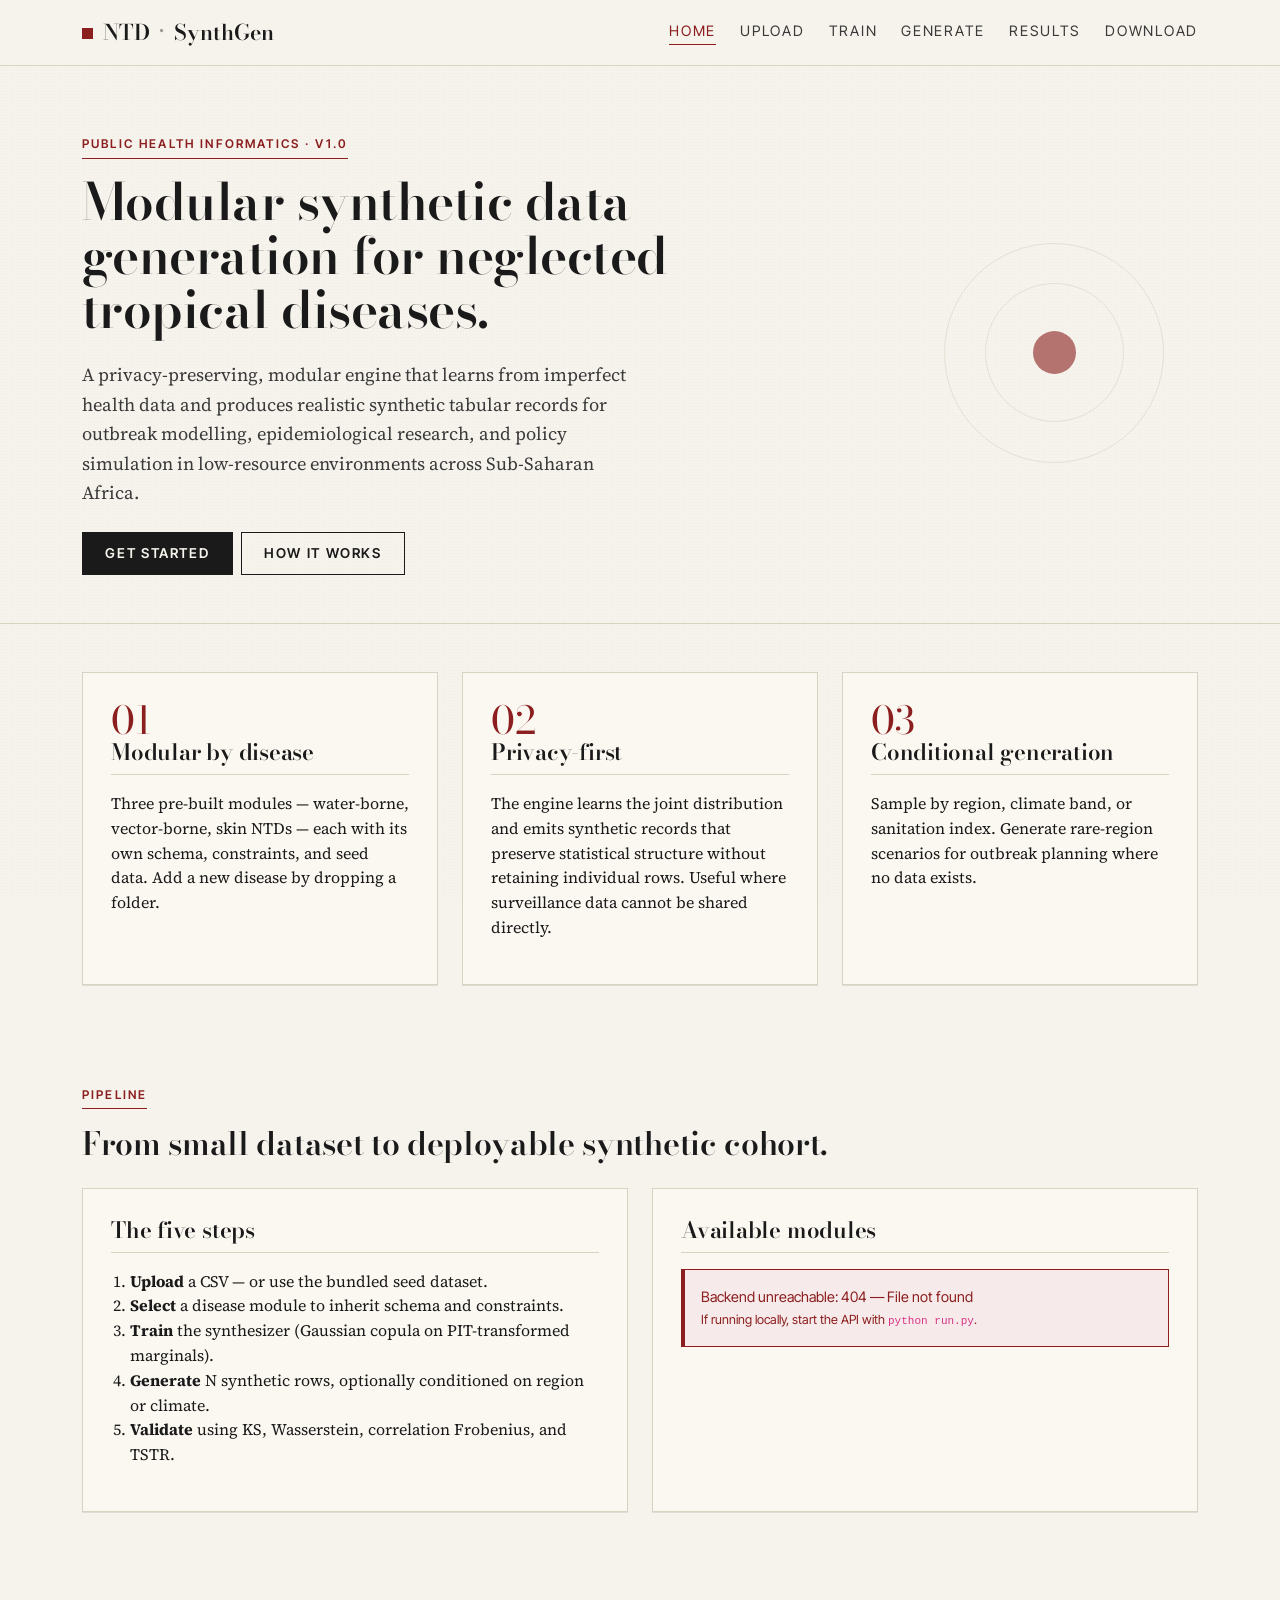
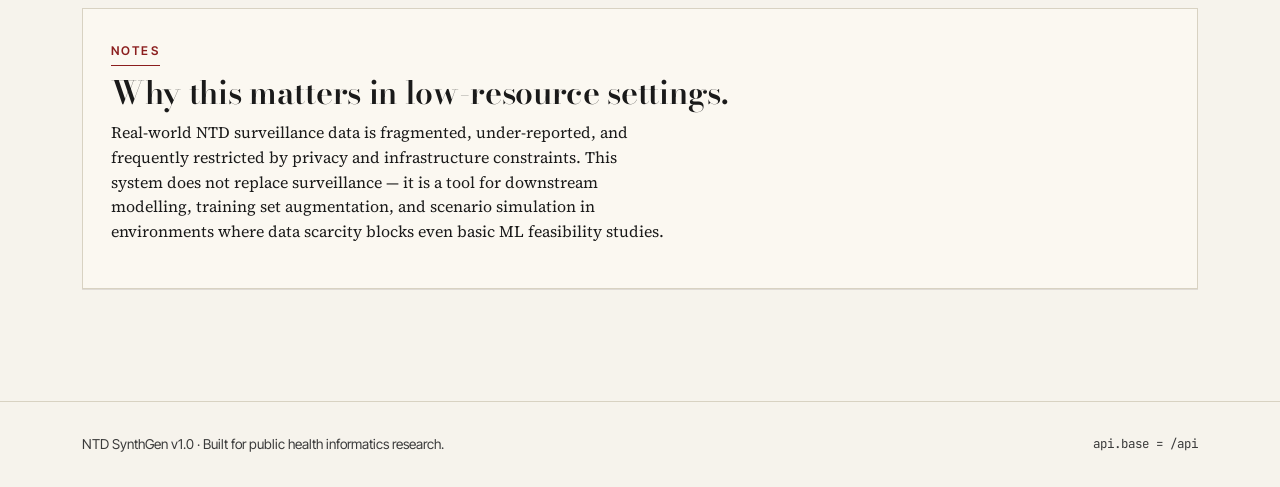
==== frontend/index.html @ 3450ffcd "Initial commit: NTD-SynthGen synthetic data generation system" ====
<!DOCTYPE html>
<html lang="en">
<head>
  <meta charset="UTF-8" />
  <meta name="viewport" content="width=device-width, initial-scale=1.0" />
  <title>NTD Synthetic Data Engine — Public Health Informatics for Sub-Saharan Africa</title>
  <link rel="preconnect" href="https://fonts.googleapis.com">
  <link rel="preconnect" href="https://fonts.gstatic.com" crossorigin>
  <link href="https://fonts.googleapis.com/css2?family=Bodoni+Moda:opsz,wght@6..96,400;6..96,600;6..96,700&family=Source+Serif+4:opsz,wght@8..60,400;8..60,600&family=Inter+Tight:wght@400;500;600&family=JetBrains+Mono:wght@400;500&display=swap" rel="stylesheet">
  <link href="https://cdn.jsdelivr.net/npm/bootstrap@5.3.2/dist/css/bootstrap.min.css" rel="stylesheet">
  <link href="css/styles.css" rel="stylesheet">
</head>
<body>

<header class="site-header">
  <div class="container d-flex align-items-center justify-content-between py-3">
    <a href="index.html" class="brand"><span class="mark"></span>NTD<span style="opacity:.4;">·</span>SynthGen</a>
    <nav class="d-flex align-items-center">
      <a href="index.html" class="active d-none d-md-inline">Home</a>
      <a href="pages/upload.html">Upload</a>
      <a href="pages/train.html">Train</a>
      <a href="pages/generate.html">Generate</a>
      <a href="pages/results.html">Results</a>
      <a href="pages/download.html">Download</a>
    </nav>
  </div>
</header>

<section class="hero">
  <div class="container">
    <div class="row">
      <div class="col-lg-8 reveal reveal-1">
        <span class="eyebrow">Public Health Informatics · v1.0</span>
        <h1 class="mt-3">Modular synthetic data generation for neglected tropical diseases.</h1>
        <p class="lede mt-4">
          A privacy-preserving, modular engine that learns from imperfect health
          data and produces realistic synthetic tabular records for outbreak
          modelling, epidemiological research, and policy simulation in
          low-resource environments across Sub-Saharan Africa.
        </p>
        <div class="mt-4 d-flex flex-wrap gap-2">
          <a href="pages/upload.html" class="btn btn-accent">Get started</a>
          <a href="#how" class="btn btn-outline-dark">How it works</a>
        </div>
      </div>
    </div>
    <div class="ornament d-none d-lg-block"></div>
  </div>
</section>

<section class="container py-5">
  <div class="row g-4">
    <div class="col-md-4 reveal reveal-2">
      <div class="card-paper">
        <span class="num">01</span>
        <h3>Modular by disease</h3>
        <p>Three pre-built modules — water-borne, vector-borne, skin NTDs — each with its own schema, constraints, and seed data. Add a new disease by dropping a folder.</p>
      </div>
    </div>
    <div class="col-md-4 reveal reveal-3">
      <div class="card-paper">
        <span class="num">02</span>
        <h3>Privacy-first</h3>
        <p>The engine learns the joint distribution and emits synthetic records that preserve statistical structure without retaining individual rows. Useful where surveillance data cannot be shared directly.</p>
      </div>
    </div>
    <div class="col-md-4 reveal reveal-4">
      <div class="card-paper">
        <span class="num">03</span>
        <h3>Conditional generation</h3>
        <p>Sample by region, climate band, or sanitation index. Generate rare-region scenarios for outbreak planning where no data exists.</p>
      </div>
    </div>
  </div>
</section>

<section id="how" class="container py-5">
  <span class="eyebrow">Pipeline</span>
  <h2 class="mt-3 mb-4">From small dataset to deployable synthetic cohort.</h2>
  <div class="row g-4">
    <div class="col-md-6">
      <div class="card-paper">
        <h3>The five steps</h3>
        <ol style="font-family: var(--f-body); padding-left: 1.2rem;">
          <li><strong>Upload</strong> a CSV — or use the bundled seed dataset.</li>
          <li><strong>Select</strong> a disease module to inherit schema and constraints.</li>
          <li><strong>Train</strong> the synthesizer (Gaussian copula on PIT-transformed marginals).</li>
          <li><strong>Generate</strong> N synthetic rows, optionally conditioned on region or climate.</li>
          <li><strong>Validate</strong> using KS, Wasserstein, correlation Frobenius, and TSTR.</li>
        </ol>
      </div>
    </div>
    <div class="col-md-6">
      <div class="card-paper">
        <h3>Available modules</h3>
        <div id="module-list"><span class="spinner-pill">loading modules…</span></div>
      </div>
    </div>
  </div>
</section>

<section class="container py-5">
  <div class="card-paper">
    <span class="eyebrow">Notes</span>
    <h2 class="mt-2">Why this matters in low-resource settings.</h2>
    <p style="max-width: 70ch;">
      Real-world NTD surveillance data is fragmented, under-reported, and frequently
      restricted by privacy and infrastructure constraints. This system does not
      replace surveillance — it is a tool for downstream modelling, training set
      augmentation, and scenario simulation in environments where data scarcity
      blocks even basic ML feasibility studies.
    </p>
  </div>
</section>

<footer class="site-footer">
  <div class="container d-flex flex-wrap justify-content-between gap-3">
    <span>NTD SynthGen v1.0 · Built for public health informatics research.</span>
    <span style="font-family: var(--f-mono); font-size: 0.78rem;">api.base = <span id="api-base">…</span></span>
  </div>
</footer>

<script src="js/api.js"></script>
<script>
  document.getElementById("api-base").textContent = NTD.API.base;
  NTD.API.listModules()
    .then((mods) => {
      const list = document.getElementById("module-list");
      list.innerHTML = mods.map(m => `
        <div style="border-top: 1px solid var(--c-rule); padding: 0.7rem 0;">
          <div style="font-family: var(--f-display); font-size: 1.1rem; font-weight: 600;">${m.title}</div>
          <div style="font-family: var(--f-mono); font-size: 0.78rem; color: var(--c-ink-soft);">
            ${m.features.length} features &nbsp;·&nbsp; target: ${m.target ?? "—"}
          </div>
        </div>`).join("");
    })
    .catch(err => {
      document.getElementById("module-list").innerHTML =
        `<div class="alert alert-danger">Backend unreachable: ${err.message}<br>
         <small>If running locally, start the API with <code>python run.py</code>.</small></div>`;
    });
</script>
</body>
</html>
---- frontend/css/styles.css ----
/* =========================================================================
   NTD Synthetic Data Engine — custom theme
   Built on Bootstrap 5; this file is intentional, opinionated, and scientific.
   ========================================================================= */

:root {
  --c-paper:        #f6f3ec;     /* warm off-white */
  --c-ink:          #1a1a1a;
  --c-ink-soft:     #3a3a3a;
  --c-rule:         #d8d2c2;
  --c-accent:       #8b1e1e;     /* deep oxblood — clinical-journal red */
  --c-accent-soft:  #c9a18a;
  --c-success:      #4d6b3a;     /* moss */
  --c-warn:         #a36b1f;
  --c-info:         #2c4a6b;
  --c-card:         #fbf8f1;
  --c-shadow:       rgba(20, 18, 12, 0.10);

  --f-display: "Bodoni Moda", "Didot", "Playfair Display", Georgia, serif;
  --f-body:    "Source Serif 4", "Source Serif Pro", Georgia, serif;
  --f-mono:    "JetBrains Mono", "IBM Plex Mono", ui-monospace, monospace;
  --f-sans:    "Söhne", "Inter Tight", system-ui, sans-serif;
}

html, body {
  background: var(--c-paper);
  color: var(--c-ink);
  font-family: var(--f-body);
  font-size: 16px;
  line-height: 1.55;
  -webkit-font-smoothing: antialiased;
}

/* Subtle paper grain. */
body::before {
  content: "";
  position: fixed;
  inset: 0;
  pointer-events: none;
  background-image: radial-gradient(rgba(0,0,0,0.025) 1px, transparent 1px);
  background-size: 3px 3px;
  z-index: 1;
}

main, header, footer, .container, .container-fluid { position: relative; z-index: 2; }

h1, h2, h3, h4, h5, h6 {
  font-family: var(--f-display);
  font-weight: 600;
  letter-spacing: -0.01em;
  color: var(--c-ink);
}

h1 { font-size: clamp(2rem, 4vw, 3.4rem); line-height: 1.05; }
h2 { font-size: clamp(1.5rem, 2.5vw, 2.2rem); margin-top: 1.5rem; }
h3 { font-size: 1.4rem; }

.eyebrow {
  font-family: var(--f-sans);
  text-transform: uppercase;
  letter-spacing: 0.18em;
  font-size: 0.75rem;
  font-weight: 600;
  color: var(--c-accent);
  display: inline-block;
  padding: 0.25rem 0;
  border-bottom: 1px solid var(--c-accent);
}

.lede {
  font-size: 1.15rem;
  line-height: 1.6;
  color: var(--c-ink-soft);
  max-width: 62ch;
}

/* ---------- Header / nav ------------------------------------------------- */
.site-header {
  border-bottom: 1px solid var(--c-rule);
  background: var(--c-paper);
  position: sticky;
  top: 0;
  z-index: 100;
}

.site-header .brand {
  font-family: var(--f-display);
  font-size: 1.35rem;
  font-weight: 600;
  text-decoration: none;
  color: var(--c-ink);
  display: flex;
  align-items: baseline;
  gap: 0.6rem;
}
.site-header .brand .mark {
  display: inline-block;
  width: 0.7rem;
  height: 0.7rem;
  background: var(--c-accent);
  transform: translateY(-1px);
}
.site-header nav a {
  font-family: var(--f-sans);
  font-size: 0.9rem;
  text-transform: uppercase;
  letter-spacing: 0.12em;
  text-decoration: none;
  color: var(--c-ink-soft);
  margin-left: 1.5rem;
  padding-bottom: 2px;
  border-bottom: 1px solid transparent;
  transition: color 0.15s, border-color 0.15s;
}
.site-header nav a:hover,
.site-header nav a.active {
  color: var(--c-accent);
  border-bottom-color: var(--c-accent);
}

/* ---------- Hero --------------------------------------------------------- */
.hero {
  border-bottom: 1px solid var(--c-rule);
  padding: 4rem 0 3rem;
  position: relative;
}
.hero .ornament {
  position: absolute;
  top: 50%;
  right: 4%;
  width: 220px;
  height: 220px;
  border: 1px solid var(--c-rule);
  border-radius: 50%;
  transform: translateY(-50%);
  pointer-events: none;
  opacity: 0.6;
}
.hero .ornament::before,
.hero .ornament::after {
  content: "";
  position: absolute;
  inset: 18%;
  border: 1px solid var(--c-rule);
  border-radius: 50%;
}
.hero .ornament::after { inset: 40%; background: var(--c-accent); border: none; }

/* ---------- Cards -------------------------------------------------------- */
.card-paper {
  background: var(--c-card);
  border: 1px solid var(--c-rule);
  border-radius: 0;
  padding: 1.75rem;
  box-shadow: 0 1px 0 var(--c-shadow);
  height: 100%;
}
.card-paper h3 {
  margin-top: 0;
  border-bottom: 1px solid var(--c-rule);
  padding-bottom: 0.5rem;
  margin-bottom: 1rem;
}
.card-paper .num {
  font-family: var(--f-display);
  font-size: 2.4rem;
  color: var(--c-accent);
  display: block;
  line-height: 1;
}

/* ---------- Buttons ------------------------------------------------------ */
.btn {
  font-family: var(--f-sans);
  text-transform: uppercase;
  letter-spacing: 0.12em;
  font-size: 0.85rem;
  font-weight: 600;
  border-radius: 0;
  padding: 0.65rem 1.4rem;
  transition: transform 0.1s, box-shadow 0.15s;
}
.btn-accent {
  background: var(--c-ink);
  color: var(--c-paper);
  border: 1px solid var(--c-ink);
}
.btn-accent:hover {
  background: var(--c-accent);
  border-color: var(--c-accent);
  color: var(--c-paper);
  transform: translate(-2px, -2px);
  box-shadow: 4px 4px 0 var(--c-ink);
}
.btn-outline-dark {
  border: 1px solid var(--c-ink);
  color: var(--c-ink);
  background: transparent;
}
.btn-outline-dark:hover {
  background: var(--c-ink);
  color: var(--c-paper);
}

/* ---------- Forms -------------------------------------------------------- */
.form-control,
.form-select {
  border-radius: 0;
  border: 1px solid var(--c-rule);
  background: #fff;
  font-family: var(--f-mono);
  font-size: 0.95rem;
  padding: 0.65rem 0.9rem;
}
.form-control:focus,
.form-select:focus {
  border-color: var(--c-accent);
  box-shadow: 0 0 0 2px rgba(139, 30, 30, 0.15);
}
.form-label {
  font-family: var(--f-sans);
  text-transform: uppercase;
  letter-spacing: 0.12em;
  font-size: 0.8rem;
  font-weight: 600;
  color: var(--c-ink-soft);
}

/* ---------- Tables ------------------------------------------------------- */
.table-paper {
  width: 100%;
  border-collapse: collapse;
  font-family: var(--f-mono);
  font-size: 0.85rem;
}
.table-paper th,
.table-paper td {
  padding: 0.5rem 0.75rem;
  border-bottom: 1px solid var(--c-rule);
  text-align: left;
}
.table-paper th {
  font-family: var(--f-sans);
  text-transform: uppercase;
  letter-spacing: 0.1em;
  font-size: 0.72rem;
  color: var(--c-ink-soft);
  border-bottom: 2px solid var(--c-ink);
  background: transparent;
}
.table-paper tr:hover td { background: rgba(139, 30, 30, 0.04); }

/* ---------- Alerts ------------------------------------------------------- */
.alert {
  border-radius: 0;
  border: 1px solid;
  border-left-width: 4px;
  font-family: var(--f-sans);
  font-size: 0.9rem;
}
.alert-success { background: #eef2e8; border-color: var(--c-success); color: var(--c-success); }
.alert-danger  { background: #f7eaea; border-color: var(--c-accent);  color: var(--c-accent); }
.alert-info    { background: #e9eff4; border-color: var(--c-info);    color: var(--c-info); }
.alert-warning { background: #f5ecdb; border-color: var(--c-warn);    color: var(--c-warn); }

/* ---------- Loading indicator ------------------------------------------- */
.spinner-pill {
  display: inline-flex;
  align-items: center;
  gap: 0.5rem;
  font-family: var(--f-sans);
  text-transform: uppercase;
  letter-spacing: 0.12em;
  font-size: 0.78rem;
  color: var(--c-ink-soft);
}
.spinner-pill::before {
  content: "";
  width: 12px;
  height: 12px;
  border: 2px solid var(--c-rule);
  border-top-color: var(--c-accent);
  border-radius: 50%;
  animation: spin 0.8s linear infinite;
}
@keyframes spin { to { transform: rotate(360deg); } }

/* ---------- Metric chips ------------------------------------------------ */
.metric-chip {
  display: inline-flex;
  flex-direction: column;
  border: 1px solid var(--c-rule);
  background: #fff;
  padding: 0.75rem 1rem;
  margin-right: 0.5rem;
  margin-bottom: 0.5rem;
  min-width: 130px;
}
.metric-chip .label {
  font-family: var(--f-sans);
  text-transform: uppercase;
  letter-spacing: 0.12em;
  font-size: 0.7rem;
  color: var(--c-ink-soft);
}
.metric-chip .value {
  font-family: var(--f-display);
  font-size: 1.6rem;
  color: var(--c-accent);
  line-height: 1.1;
  margin-top: 0.2rem;
}

/* ---------- Footer ------------------------------------------------------- */
.site-footer {
  border-top: 1px solid var(--c-rule);
  padding: 2rem 0;
  margin-top: 4rem;
  font-family: var(--f-sans);
  font-size: 0.85rem;
  color: var(--c-ink-soft);
}

/* ---------- Mobile tweaks ----------------------------------------------- */
@media (max-width: 768px) {
  .hero .ornament { display: none; }
  .site-header nav a { margin-left: 0.8rem; font-size: 0.78rem; }
  h1 { font-size: 2.2rem; }
}

/* Reveal on load */
.reveal { opacity: 0; transform: translateY(8px); animation: reveal 0.6s ease forwards; }
.reveal-1 { animation-delay: 0.05s; }
.reveal-2 { animation-delay: 0.15s; }
.reveal-3 { animation-delay: 0.25s; }
.reveal-4 { animation-delay: 0.35s; }
@keyframes reveal { to { opacity: 1; transform: none; } }

/* Mini histogram bars (CSS-only chart) */
.histogram {
  display: flex;
  align-items: flex-end;
  gap: 2px;
  height: 120px;
  border-bottom: 1px solid var(--c-rule);
  padding-bottom: 4px;
}
.histogram .bar {
  flex: 1;
  background: var(--c-ink);
  opacity: 0.85;
  transition: height 0.3s;
}
.histogram .bar.synth { background: var(--c-accent); opacity: 0.65; }

/* Heatmap grid */
.heatmap {
  display: grid;
  gap: 2px;
  font-family: var(--f-mono);
  font-size: 0.7rem;
}
.heatmap .cell {
  aspect-ratio: 1;
  display: flex;
  align-items: center;
  justify-content: center;
  color: #fff;
  text-shadow: 0 1px 1px rgba(0,0,0,0.3);
}
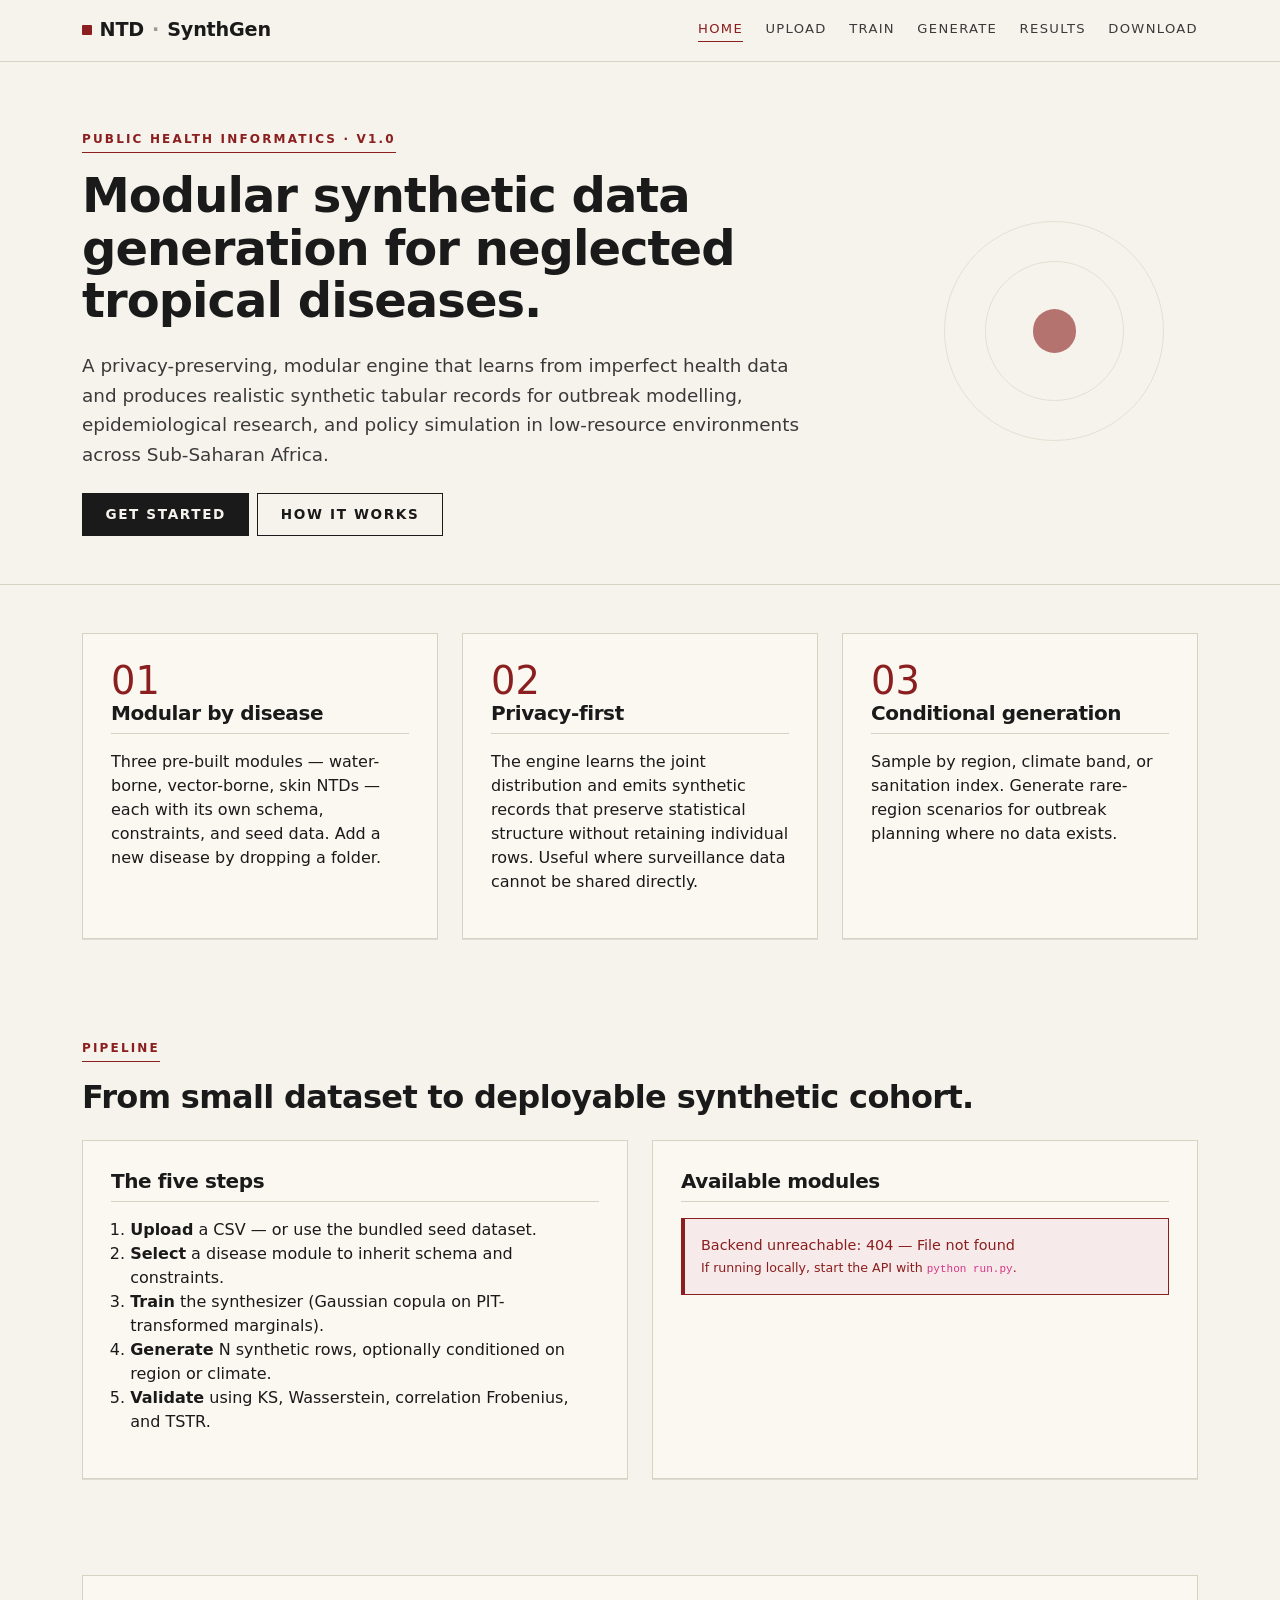
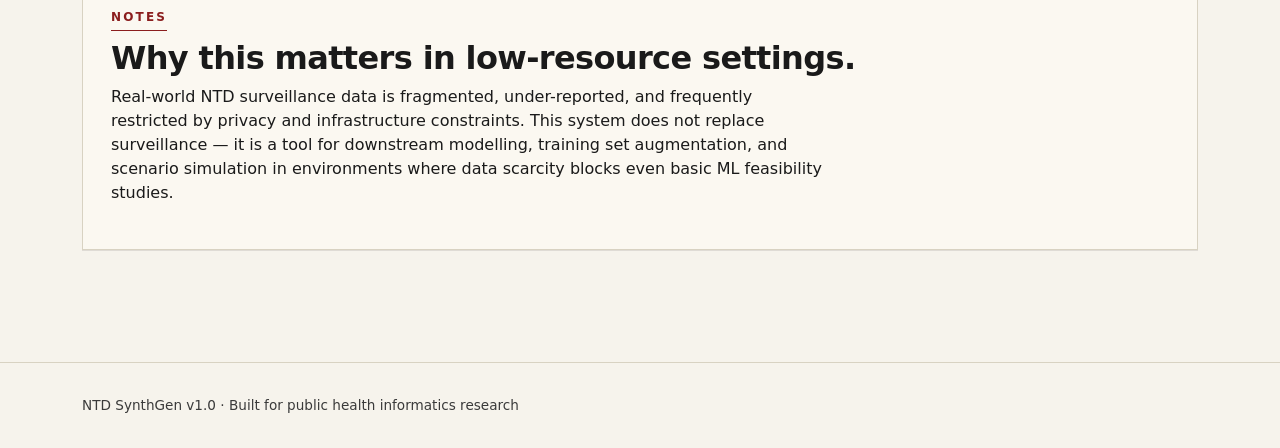
==== commit af863259: "Fix Vercel API routing; iOS fonts; responsive nav" ====
--- a/frontend/index.html
+++ b/frontend/index.html
@@ -13,10 +13,13 @@
 <body>
 
 <header class="site-header">
-  <div class="container d-flex align-items-center justify-content-between py-3">
+  <div class="container header-inner py-3">
     <a href="index.html" class="brand"><span class="mark"></span>NTD<span style="opacity:.4;">·</span>SynthGen</a>
-    <nav class="d-flex align-items-center">
-      <a href="index.html" class="active d-none d-md-inline">Home</a>
+    <button class="nav-toggle" aria-label="Toggle menu" aria-expanded="false" onclick="this.setAttribute('aria-expanded', this.getAttribute('aria-expanded') === 'true' ? 'false' : 'true'); this.nextElementSibling.classList.toggle('open');">
+      <span></span><span></span><span></span>
+    </button>
+    <nav class="site-nav">
+      <a href="index.html" class="active">Home</a>
       <a href="pages/upload.html">Upload</a>
       <a href="pages/train.html">Train</a>
       <a href="pages/generate.html">Generate</a>
@@ -114,15 +117,13 @@
 </section>
 
 <footer class="site-footer">
-  <div class="container d-flex flex-wrap justify-content-between gap-3">
-    <span>NTD SynthGen v1.0 · Built for public health informatics research.</span>
-    <span style="font-family: var(--f-mono); font-size: 0.78rem;">api.base = <span id="api-base">…</span></span>
+  <div class="container">
+    <span>NTD SynthGen v1.0 &middot; Built for public health informatics research</span>
   </div>
 </footer>
 
 <script src="js/api.js"></script>
 <script>
-  document.getElementById("api-base").textContent = NTD.API.base;
   NTD.API.listModules()
     .then((mods) => {
       const list = document.getElementById("module-list");
--- a/frontend/css/styles.css
+++ b/frontend/css/styles.css
@@ -16,10 +16,10 @@
   --c-card:         #fbf8f1;
   --c-shadow:       rgba(20, 18, 12, 0.10);
 
-  --f-display: "Bodoni Moda", "Didot", "Playfair Display", Georgia, serif;
-  --f-body:    "Source Serif 4", "Source Serif Pro", Georgia, serif;
-  --f-mono:    "JetBrains Mono", "IBM Plex Mono", ui-monospace, monospace;
-  --f-sans:    "Söhne", "Inter Tight", system-ui, sans-serif;
+  --f-display: -apple-system, BlinkMacSystemFont, "SF Pro Display", "Segoe UI", system-ui, sans-serif;
+  --f-body:    -apple-system, BlinkMacSystemFont, "SF Pro Text", "Segoe UI", system-ui, sans-serif;
+  --f-mono:    ui-monospace, "SF Mono", "Menlo", "Monaco", "Cascadia Mono", monospace;
+  --f-sans:    -apple-system, BlinkMacSystemFont, "SF Pro Text", "Segoe UI", system-ui, sans-serif;
 }
 
 html, body {
@@ -27,33 +27,23 @@
   color: var(--c-ink);
   font-family: var(--f-body);
   font-size: 16px;
-  line-height: 1.55;
+  line-height: 1.5;
   -webkit-font-smoothing: antialiased;
-}
-
-/* Subtle paper grain. */
-body::before {
-  content: "";
-  position: fixed;
-  inset: 0;
-  pointer-events: none;
-  background-image: radial-gradient(rgba(0,0,0,0.025) 1px, transparent 1px);
-  background-size: 3px 3px;
-  z-index: 1;
-}
-
-main, header, footer, .container, .container-fluid { position: relative; z-index: 2; }
+  -moz-osx-font-smoothing: grayscale;
+}
+
+main, header, footer, .container, .container-fluid { position: relative; }
 
 h1, h2, h3, h4, h5, h6 {
   font-family: var(--f-display);
-  font-weight: 600;
-  letter-spacing: -0.01em;
+  font-weight: 700;
+  letter-spacing: -0.02em;
   color: var(--c-ink);
 }
 
-h1 { font-size: clamp(2rem, 4vw, 3.4rem); line-height: 1.05; }
-h2 { font-size: clamp(1.5rem, 2.5vw, 2.2rem); margin-top: 1.5rem; }
-h3 { font-size: 1.4rem; }
+h1 { font-size: clamp(1.9rem, 4vw, 3rem); line-height: 1.1; font-weight: 800; }
+h2 { font-size: clamp(1.4rem, 2.5vw, 2rem); margin-top: 1.5rem; font-weight: 700; }
+h3 { font-size: 1.25rem; font-weight: 600; }
 
 .eyebrow {
   font-family: var(--f-sans);
@@ -83,39 +73,90 @@
   z-index: 100;
 }
 
+.site-header .header-inner {
+  display: flex;
+  align-items: center;
+  justify-content: space-between;
+  gap: 1rem;
+  position: relative;
+}
+
 .site-header .brand {
   font-family: var(--f-display);
-  font-size: 1.35rem;
-  font-weight: 600;
+  font-size: 1.2rem;
+  font-weight: 700;
+  letter-spacing: -0.01em;
   text-decoration: none;
   color: var(--c-ink);
   display: flex;
   align-items: baseline;
-  gap: 0.6rem;
+  gap: 0.5rem;
+  flex-shrink: 0;
 }
 .site-header .brand .mark {
   display: inline-block;
-  width: 0.7rem;
-  height: 0.7rem;
+  width: 0.6rem;
+  height: 0.6rem;
   background: var(--c-accent);
   transform: translateY(-1px);
-}
-.site-header nav a {
-  font-family: var(--f-sans);
-  font-size: 0.9rem;
-  text-transform: uppercase;
-  letter-spacing: 0.12em;
+  border-radius: 1px;
+}
+
+.site-header .site-nav {
+  display: flex;
+  align-items: center;
+  gap: 1.4rem;
+}
+
+.site-header .site-nav a {
+  font-family: var(--f-sans);
+  font-size: 0.82rem;
+  font-weight: 500;
+  text-transform: uppercase;
+  letter-spacing: 0.1em;
   text-decoration: none;
   color: var(--c-ink-soft);
-  margin-left: 1.5rem;
   padding-bottom: 2px;
   border-bottom: 1px solid transparent;
   transition: color 0.15s, border-color 0.15s;
 }
-.site-header nav a:hover,
-.site-header nav a.active {
+.site-header .site-nav a:hover,
+.site-header .site-nav a.active {
   color: var(--c-accent);
   border-bottom-color: var(--c-accent);
+}
+
+/* Hamburger toggle: hidden on desktop, shown on mobile */
+.nav-toggle {
+  display: none;
+  background: transparent;
+  border: 1px solid var(--c-rule);
+  border-radius: 6px;
+  width: 40px;
+  height: 40px;
+  padding: 0;
+  cursor: pointer;
+  flex-direction: column;
+  justify-content: center;
+  align-items: center;
+  gap: 4px;
+}
+.nav-toggle span {
+  display: block;
+  width: 18px;
+  height: 2px;
+  background: var(--c-ink);
+  border-radius: 1px;
+  transition: transform 0.2s, opacity 0.2s;
+}
+.nav-toggle[aria-expanded="true"] span:nth-child(1) {
+  transform: translateY(6px) rotate(45deg);
+}
+.nav-toggle[aria-expanded="true"] span:nth-child(2) {
+  opacity: 0;
+}
+.nav-toggle[aria-expanded="true"] span:nth-child(3) {
+  transform: translateY(-6px) rotate(-45deg);
 }
 
 /* ---------- Hero --------------------------------------------------------- */
@@ -324,8 +365,39 @@
 /* ---------- Mobile tweaks ----------------------------------------------- */
 @media (max-width: 768px) {
   .hero .ornament { display: none; }
-  .site-header nav a { margin-left: 0.8rem; font-size: 0.78rem; }
-  h1 { font-size: 2.2rem; }
+  h1 { font-size: 2rem; }
+
+  /* Show hamburger, hide nav, then reveal nav as dropdown when toggled */
+  .nav-toggle { display: flex; }
+
+  .site-header .site-nav {
+    display: none;
+    position: absolute;
+    top: 100%;
+    left: 0;
+    right: 0;
+    flex-direction: column;
+    gap: 0;
+    background: var(--c-paper);
+    border-bottom: 1px solid var(--c-rule);
+    padding: 0.5rem 1rem 1rem;
+    box-shadow: 0 4px 12px rgba(0, 0, 0, 0.06);
+  }
+  .site-header .site-nav.open {
+    display: flex;
+  }
+  .site-header .site-nav a {
+    padding: 0.75rem 0;
+    border-bottom: 1px solid var(--c-rule);
+    font-size: 0.9rem;
+    letter-spacing: 0.08em;
+  }
+  .site-header .site-nav a:last-child {
+    border-bottom: none;
+  }
+  .site-header .site-nav a.active {
+    border-bottom: 1px solid var(--c-accent);
+  }
 }
 
 /* Reveal on load */
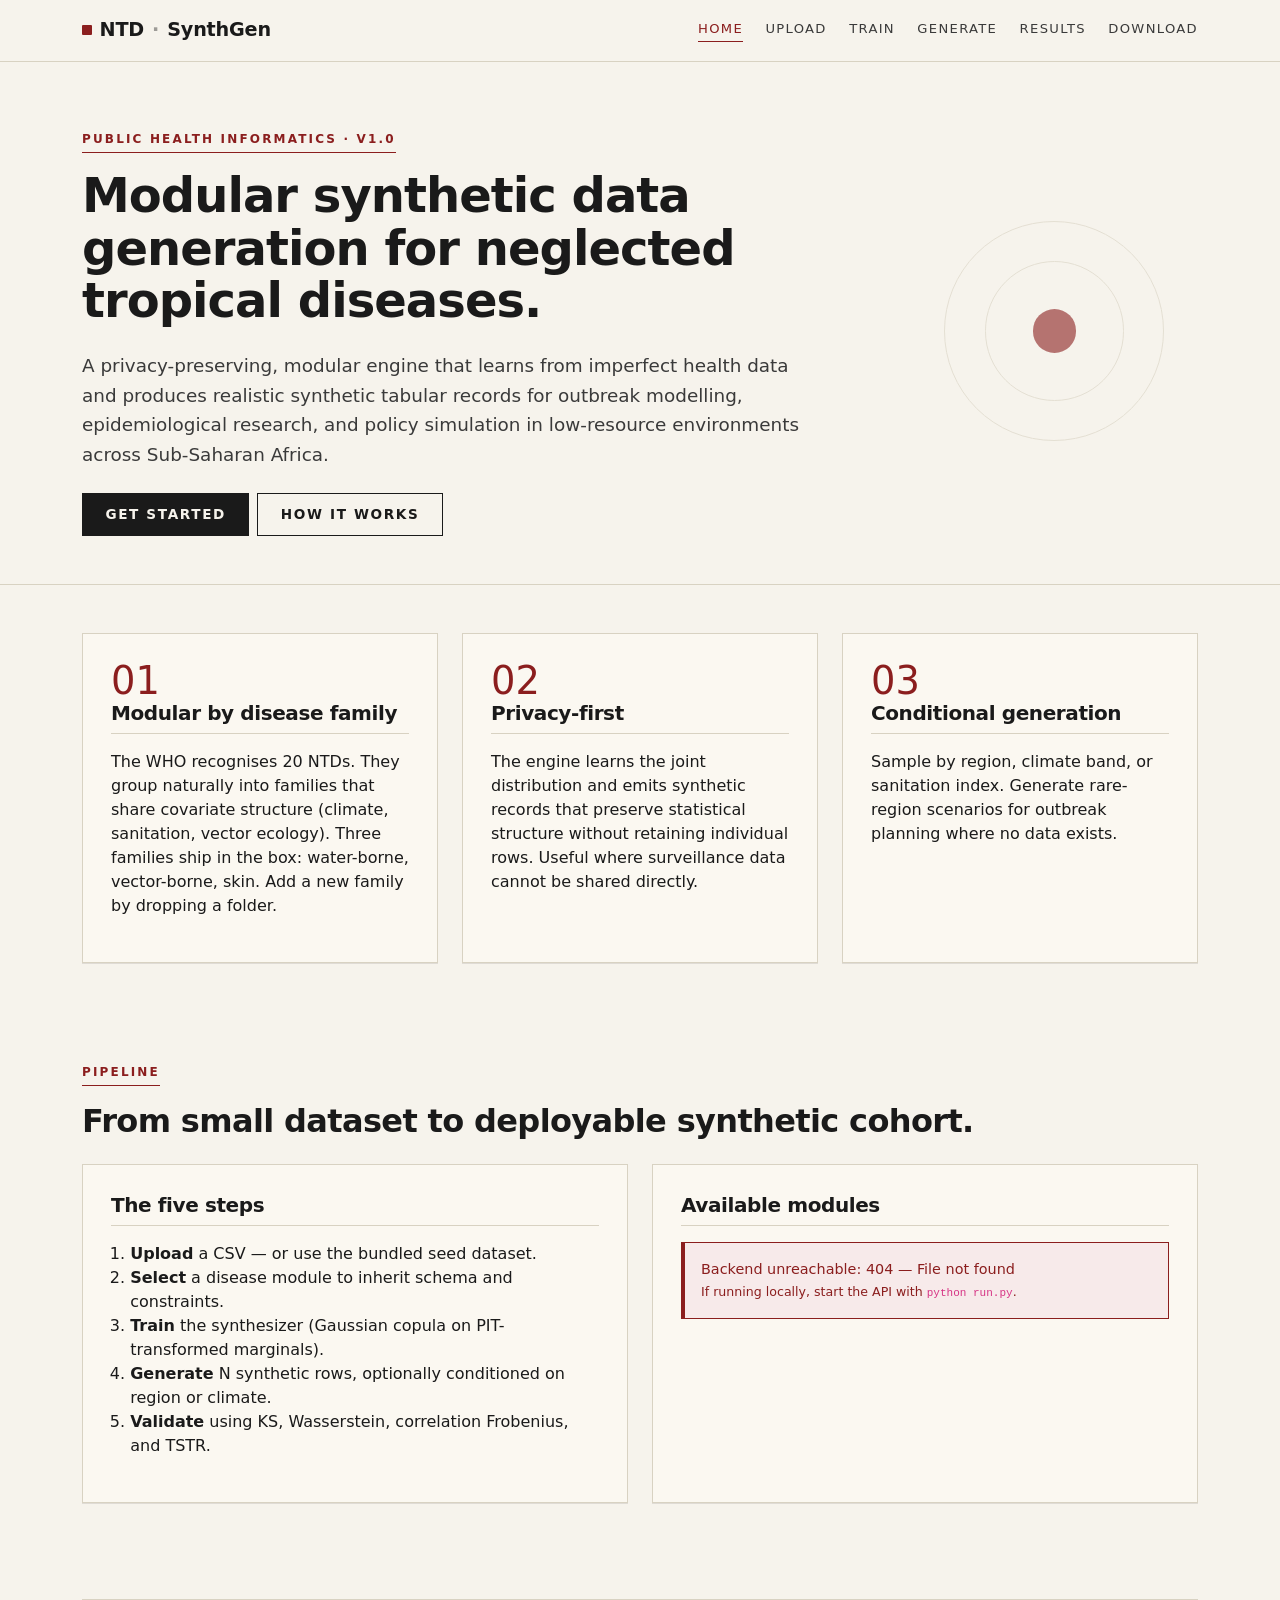
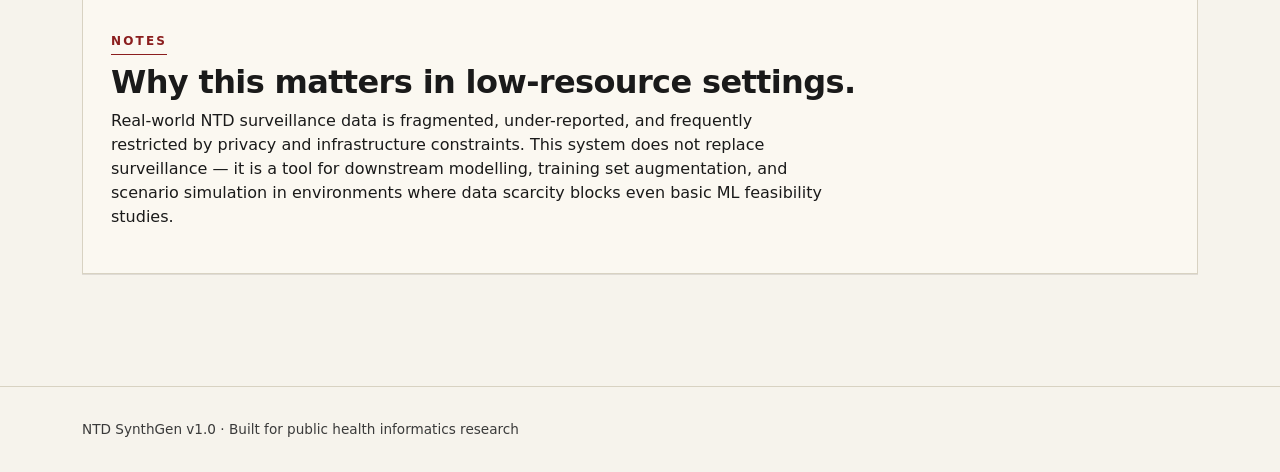
==== commit e2bd6360: "Render module description as HTML; clarify family-level modularity" ====
--- a/frontend/index.html
+++ b/frontend/index.html
@@ -56,8 +56,8 @@
     <div class="col-md-4 reveal reveal-2">
       <div class="card-paper">
         <span class="num">01</span>
-        <h3>Modular by disease</h3>
-        <p>Three pre-built modules — water-borne, vector-borne, skin NTDs — each with its own schema, constraints, and seed data. Add a new disease by dropping a folder.</p>
+        <h3>Modular by disease family</h3>
+        <p>The WHO recognises 20 NTDs. They group naturally into families that share covariate structure (climate, sanitation, vector ecology). Three families ship in the box: water-borne, vector-borne, skin. Add a new family by dropping a folder.</p>
       </div>
     </div>
     <div class="col-md-4 reveal reveal-3">
